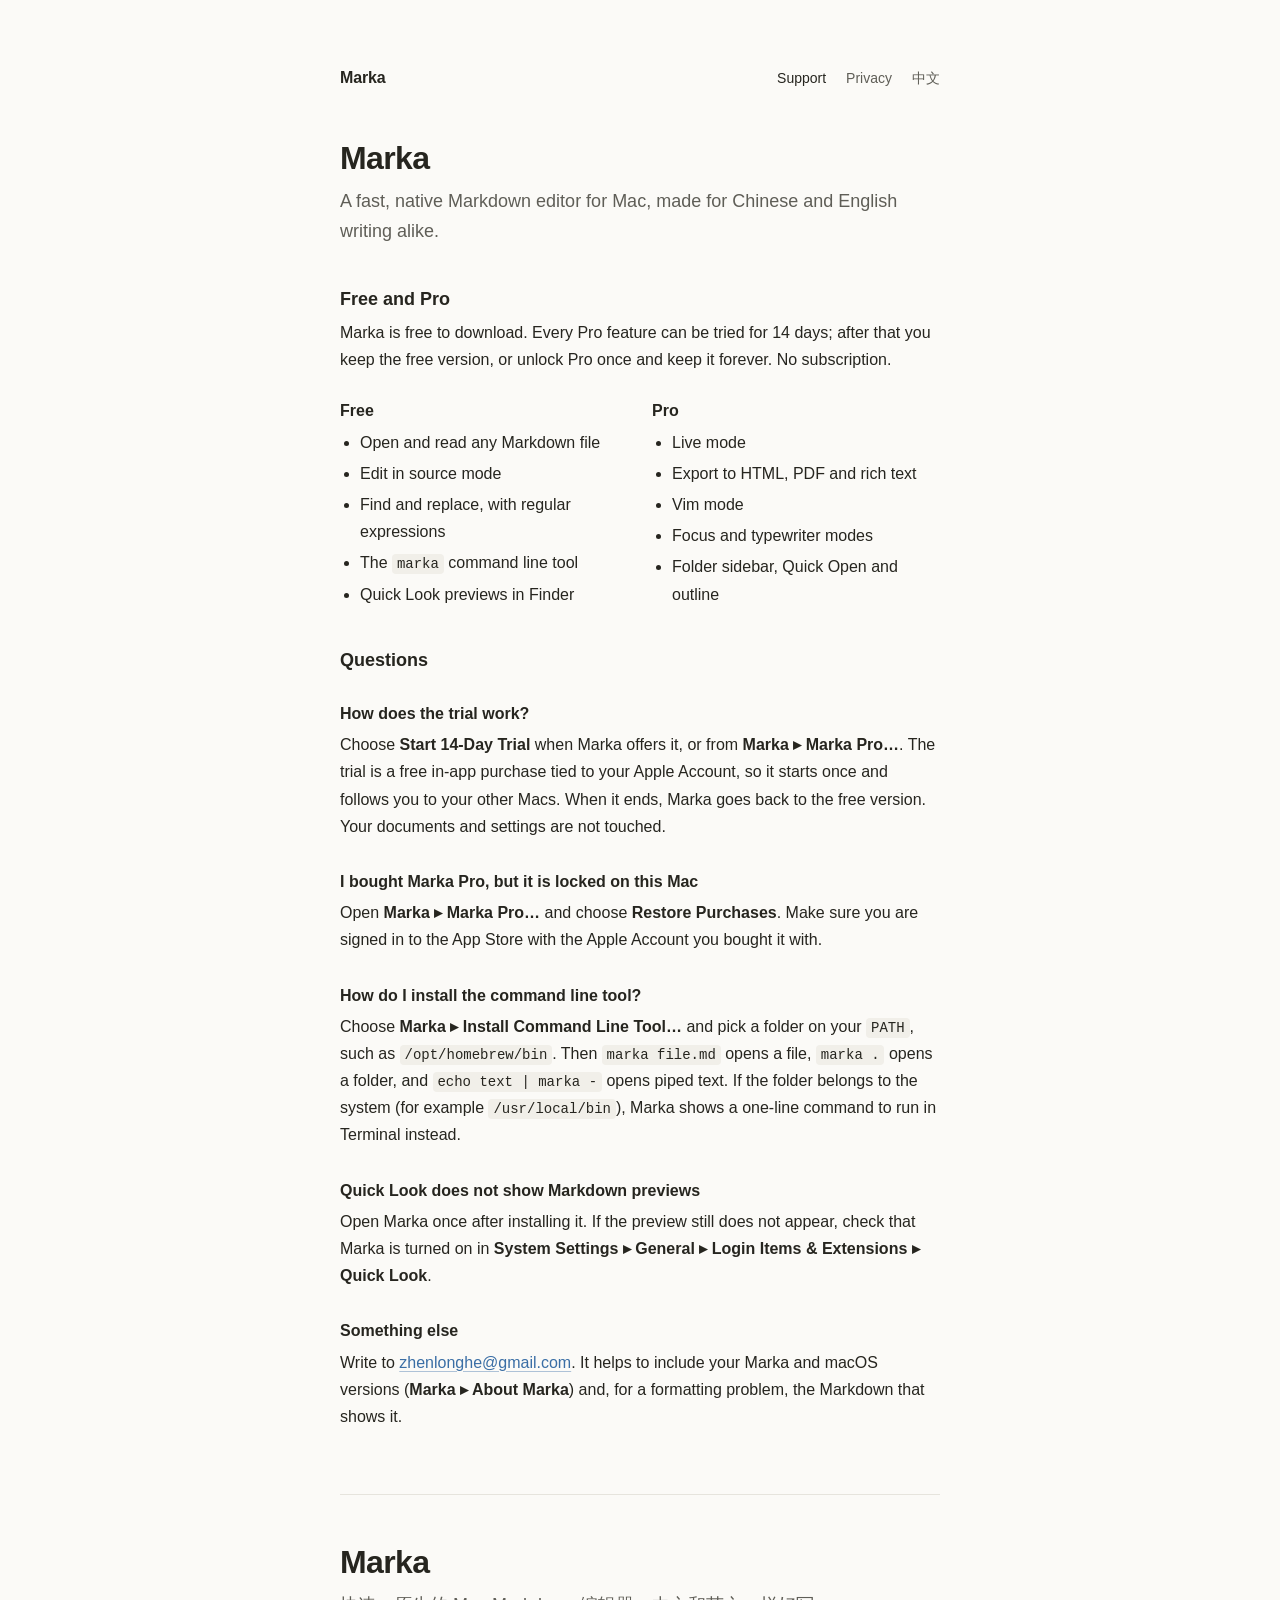
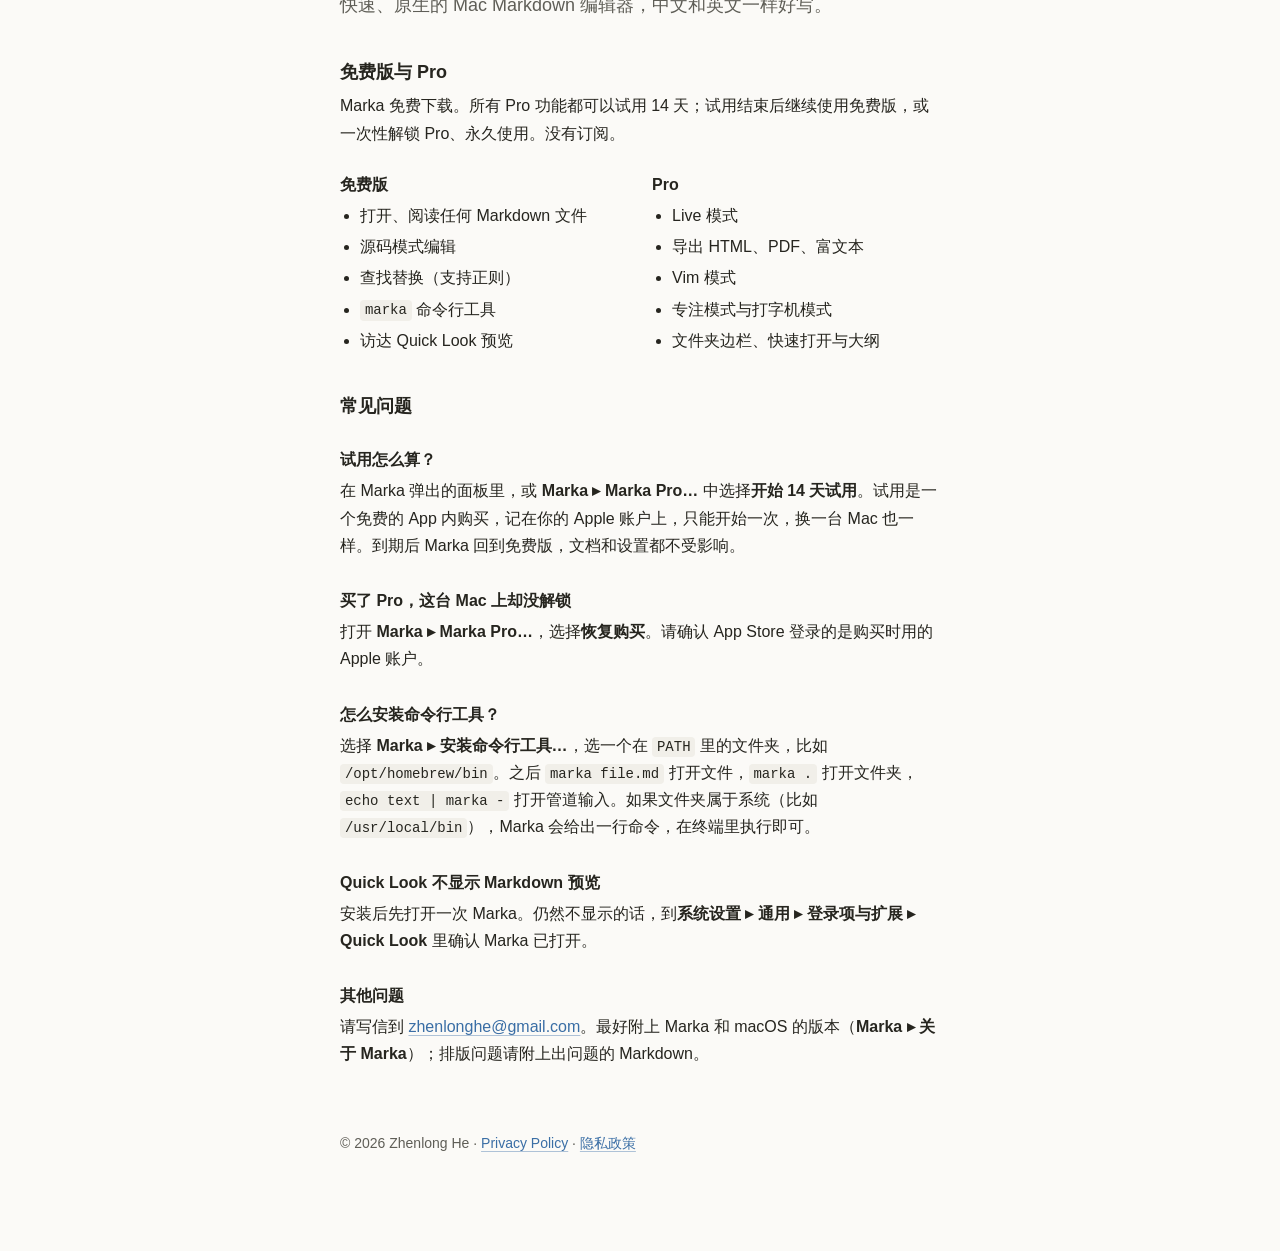
==== index.html @ 72e0ef9d "Support and privacy pages for Marka" ====
<!DOCTYPE html>
<html lang="en">
<head>
<meta charset="utf-8">
<meta name="viewport" content="width=device-width, initial-scale=1">
<title>Marka – Markdown Editor for Mac</title>
<meta name="description" content="Marka is a fast, native Markdown editor for macOS. Support, questions and contact.">
<link rel="stylesheet" href="style.css">
</head>
<body>
<header>
  <a class="home" href="./">Marka</a>
  <nav>
    <a href="./" aria-current="page">Support</a>
    <a href="privacy.html">Privacy</a>
    <a href="#zh" lang="zh-Hans">中文</a>
  </nav>
</header>

<main>
<h1>Marka</h1>
<p class="lede">A fast, native Markdown editor for Mac, made for Chinese and English writing alike.</p>

<h2>Free and Pro</h2>
<p>Marka is free to download. Every Pro feature can be tried for 14 days; after that you keep the free version, or unlock Pro once and keep it forever. No subscription.</p>
<div class="tiers">
  <div>
    <h3>Free</h3>
    <ul>
      <li>Open and read any Markdown file</li>
      <li>Edit in source mode</li>
      <li>Find and replace, with regular expressions</li>
      <li>The <code>marka</code> command line tool</li>
      <li>Quick Look previews in Finder</li>
    </ul>
  </div>
  <div>
    <h3>Pro</h3>
    <ul>
      <li>Live mode</li>
      <li>Export to HTML, PDF and rich text</li>
      <li>Vim mode</li>
      <li>Focus and typewriter modes</li>
      <li>Folder sidebar, Quick Open and outline</li>
    </ul>
  </div>
</div>

<h2>Questions</h2>

<h3>How does the trial work?</h3>
<p>Choose <strong>Start 14-Day Trial</strong> when Marka offers it, or from <strong>Marka ▸ Marka Pro…</strong>. The trial is a free in-app purchase tied to your Apple Account, so it starts once and follows you to your other Macs. When it ends, Marka goes back to the free version. Your documents and settings are not touched.</p>

<h3>I bought Marka Pro, but it is locked on this Mac</h3>
<p>Open <strong>Marka ▸ Marka Pro…</strong> and choose <strong>Restore Purchases</strong>. Make sure you are signed in to the App Store with the Apple Account you bought it with.</p>

<h3>How do I install the command line tool?</h3>
<p>Choose <strong>Marka ▸ Install Command Line Tool…</strong> and pick a folder on your <code>PATH</code>, such as <code>/opt/homebrew/bin</code>. Then <code>marka file.md</code> opens a file, <code>marka .</code> opens a folder, and <code>echo text | marka -</code> opens piped text. If the folder belongs to the system (for example <code>/usr/local/bin</code>), Marka shows a one-line command to run in Terminal instead.</p>

<h3>Quick Look does not show Markdown previews</h3>
<p>Open Marka once after installing it. If the preview still does not appear, check that Marka is turned on in <strong>System Settings ▸ General ▸ Login Items &amp; Extensions ▸ Quick Look</strong>.</p>

<h3>Something else</h3>
<p>Write to <a href="mailto:zhenlonghe@gmail.com?subject=Marka">zhenlonghe@gmail.com</a>. It helps to include your Marka and macOS versions (<strong>Marka ▸ About Marka</strong>) and, for a formatting problem, the Markdown that shows it.</p>
</main>

<hr>

<section id="zh" lang="zh-Hans">
<h1>Marka</h1>
<p class="lede">快速、原生的 Mac Markdown 编辑器，中文和英文一样好写。</p>

<h2>免费版与 Pro</h2>
<p>Marka 免费下载。所有 Pro 功能都可以试用 14 天；试用结束后继续使用免费版，或一次性解锁 Pro、永久使用。没有订阅。</p>
<div class="tiers">
  <div>
    <h3>免费版</h3>
    <ul>
      <li>打开、阅读任何 Markdown 文件</li>
      <li>源码模式编辑</li>
      <li>查找替换（支持正则）</li>
      <li><code>marka</code> 命令行工具</li>
      <li>访达 Quick Look 预览</li>
    </ul>
  </div>
  <div>
    <h3>Pro</h3>
    <ul>
      <li>Live 模式</li>
      <li>导出 HTML、PDF、富文本</li>
      <li>Vim 模式</li>
      <li>专注模式与打字机模式</li>
      <li>文件夹边栏、快速打开与大纲</li>
    </ul>
  </div>
</div>

<h2>常见问题</h2>

<h3>试用怎么算？</h3>
<p>在 Marka 弹出的面板里，或 <strong>Marka ▸ Marka Pro…</strong> 中选择<strong>开始 14 天试用</strong>。试用是一个免费的 App 内购买，记在你的 Apple 账户上，只能开始一次，换一台 Mac 也一样。到期后 Marka 回到免费版，文档和设置都不受影响。</p>

<h3>买了 Pro，这台 Mac 上却没解锁</h3>
<p>打开 <strong>Marka ▸ Marka Pro…</strong>，选择<strong>恢复购买</strong>。请确认 App Store 登录的是购买时用的 Apple 账户。</p>

<h3>怎么安装命令行工具？</h3>
<p>选择 <strong>Marka ▸ 安装命令行工具…</strong>，选一个在 <code>PATH</code> 里的文件夹，比如 <code>/opt/homebrew/bin</code>。之后 <code>marka file.md</code> 打开文件，<code>marka .</code> 打开文件夹，<code>echo text | marka -</code> 打开管道输入。如果文件夹属于系统（比如 <code>/usr/local/bin</code>），Marka 会给出一行命令，在终端里执行即可。</p>

<h3>Quick Look 不显示 Markdown 预览</h3>
<p>安装后先打开一次 Marka。仍然不显示的话，到<strong>系统设置 ▸ 通用 ▸ 登录项与扩展 ▸ Quick Look</strong> 里确认 Marka 已打开。</p>

<h3>其他问题</h3>
<p>请写信到 <a href="mailto:zhenlonghe@gmail.com?subject=Marka">zhenlonghe@gmail.com</a>。最好附上 Marka 和 macOS 的版本（<strong>Marka ▸ 关于 Marka</strong>）；排版问题请附上出问题的 Markdown。</p>
</section>

<footer>© 2026 Zhenlong He · <a href="privacy.html">Privacy Policy</a> · <a href="privacy.html#zh" lang="zh-Hans">隐私政策</a></footer>
</body>
</html>
---- style.css ----
:root {
  --bg: #FBFAF7; --text: #26251F; --muted: #5F5E57; --rule: #E6E4DD; --accent: #3A6EA5; --code-bg: #F1EFE9;
  color-scheme: light dark;
}
@media (prefers-color-scheme: dark) {
  :root { --bg: #1B1B1D; --text: #DAD8D2; --muted: #A3A199; --rule: #2C2C2F; --accent: #7AA7D8; --code-bg: #252528; }
}
* { box-sizing: border-box; }
html { background: var(--bg); color: var(--text); -webkit-text-size-adjust: 100%; }
body {
  margin: 0 auto; max-width: 40rem; padding: 4rem 1.25rem 6rem;
  font: 16px/1.7 -apple-system, BlinkMacSystemFont, "PingFang SC", "Helvetica Neue", sans-serif;
  text-autospace: normal;
}
::selection { background: color-mix(in srgb, var(--accent) 25%, transparent); }
header { display: flex; align-items: baseline; justify-content: space-between; gap: 1rem; margin-bottom: 3rem; }
header a.home { color: var(--text); font-weight: 600; text-decoration: none; letter-spacing: -0.01em; }
nav { display: flex; gap: 1.25rem; font-size: 0.875rem; }
nav a { color: var(--muted); text-decoration: none; }
nav a:hover, nav a[aria-current] { color: var(--text); }
h1 { font-size: 2rem; line-height: 1.2; letter-spacing: -0.02em; margin: 0 0 0.5rem; text-wrap: balance; }
h2 { font-size: 1.125rem; line-height: 1.35; margin: 2.5rem 0 0.5rem; }
h3 { font-size: 1rem; margin: 1.75rem 0 0.25rem; }
p, ul, dl { margin: 0 0 1rem; }
ul { padding-left: 1.25rem; }
li + li { margin-top: 0.25rem; }
.lede { font-size: 1.125rem; color: var(--muted); margin-bottom: 2rem; }
.meta { font-size: 0.875rem; color: var(--muted); }
a { color: var(--accent); text-underline-offset: 0.2em; text-decoration-color: color-mix(in srgb, var(--accent) 40%, transparent); }
a:hover { text-decoration-color: currentColor; }
a:focus-visible { outline: 2px solid var(--accent); outline-offset: 2px; border-radius: 2px; }
code, kbd { font: 0.875em/1 ui-monospace, "SF Mono", Menlo, monospace; background: var(--code-bg); padding: 0.15em 0.35em; border-radius: 4px; }
.tiers { display: grid; grid-template-columns: 1fr 1fr; gap: 1.5rem; margin: 1.5rem 0 1rem; }
.tiers h3 { margin-top: 0; }
.tiers ul { margin: 0; }
@media (max-width: 34rem) { .tiers { grid-template-columns: 1fr; } }
hr { border: 0; border-top: 1px solid var(--rule); margin: 4rem 0 3rem; }
footer { margin-top: 4rem; font-size: 0.875rem; color: var(--muted); }
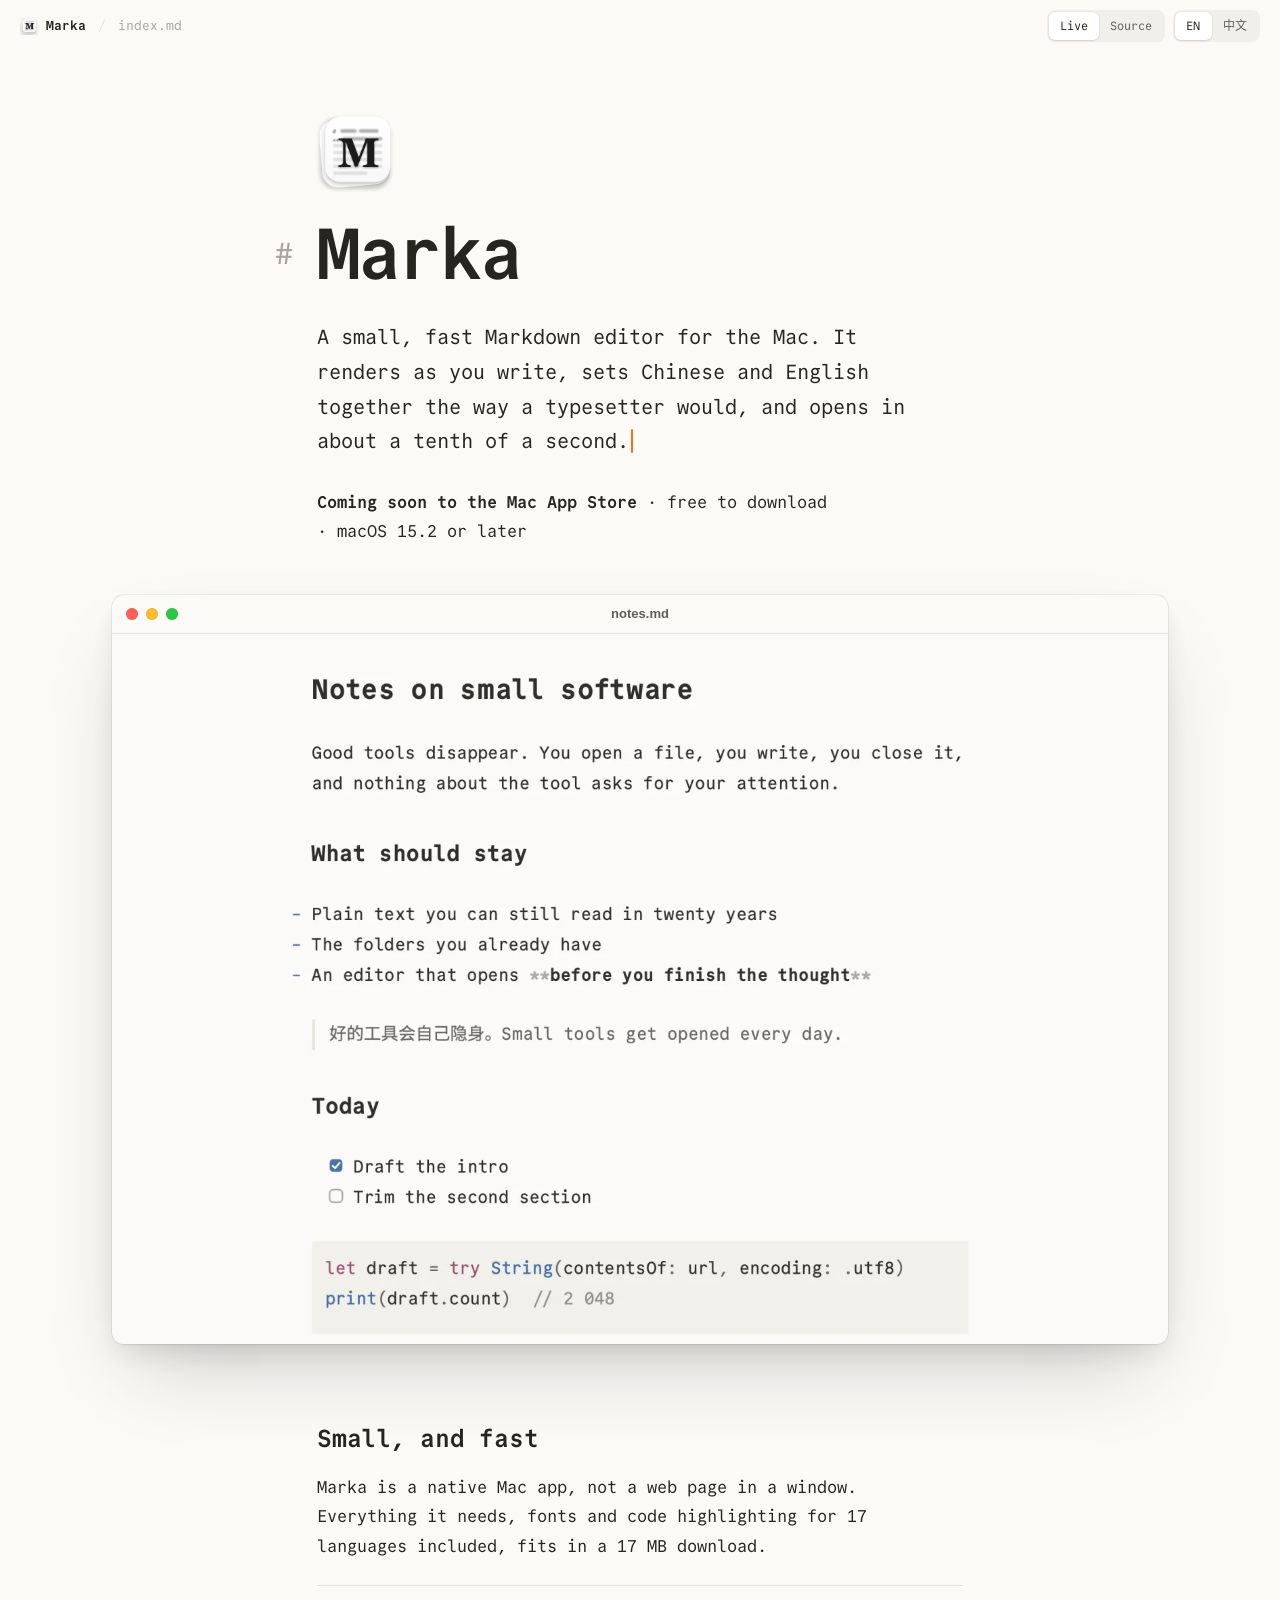
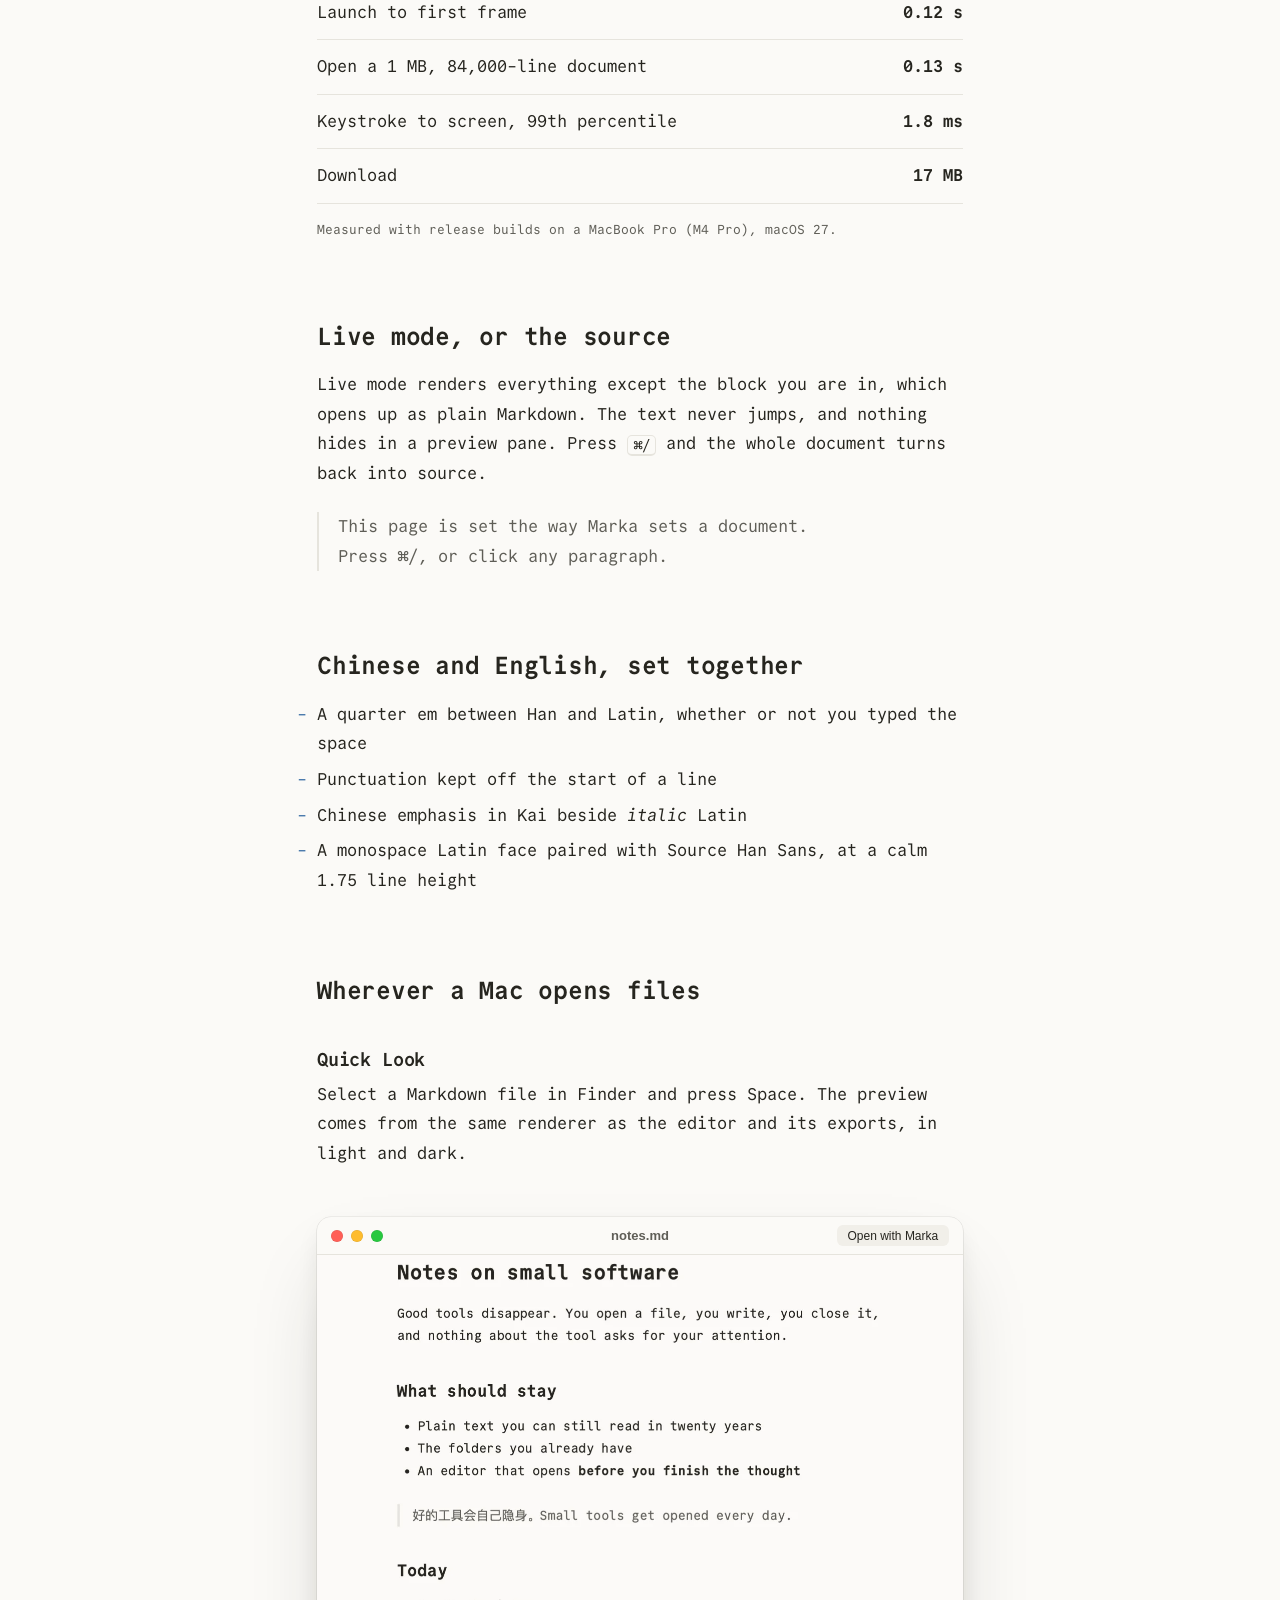
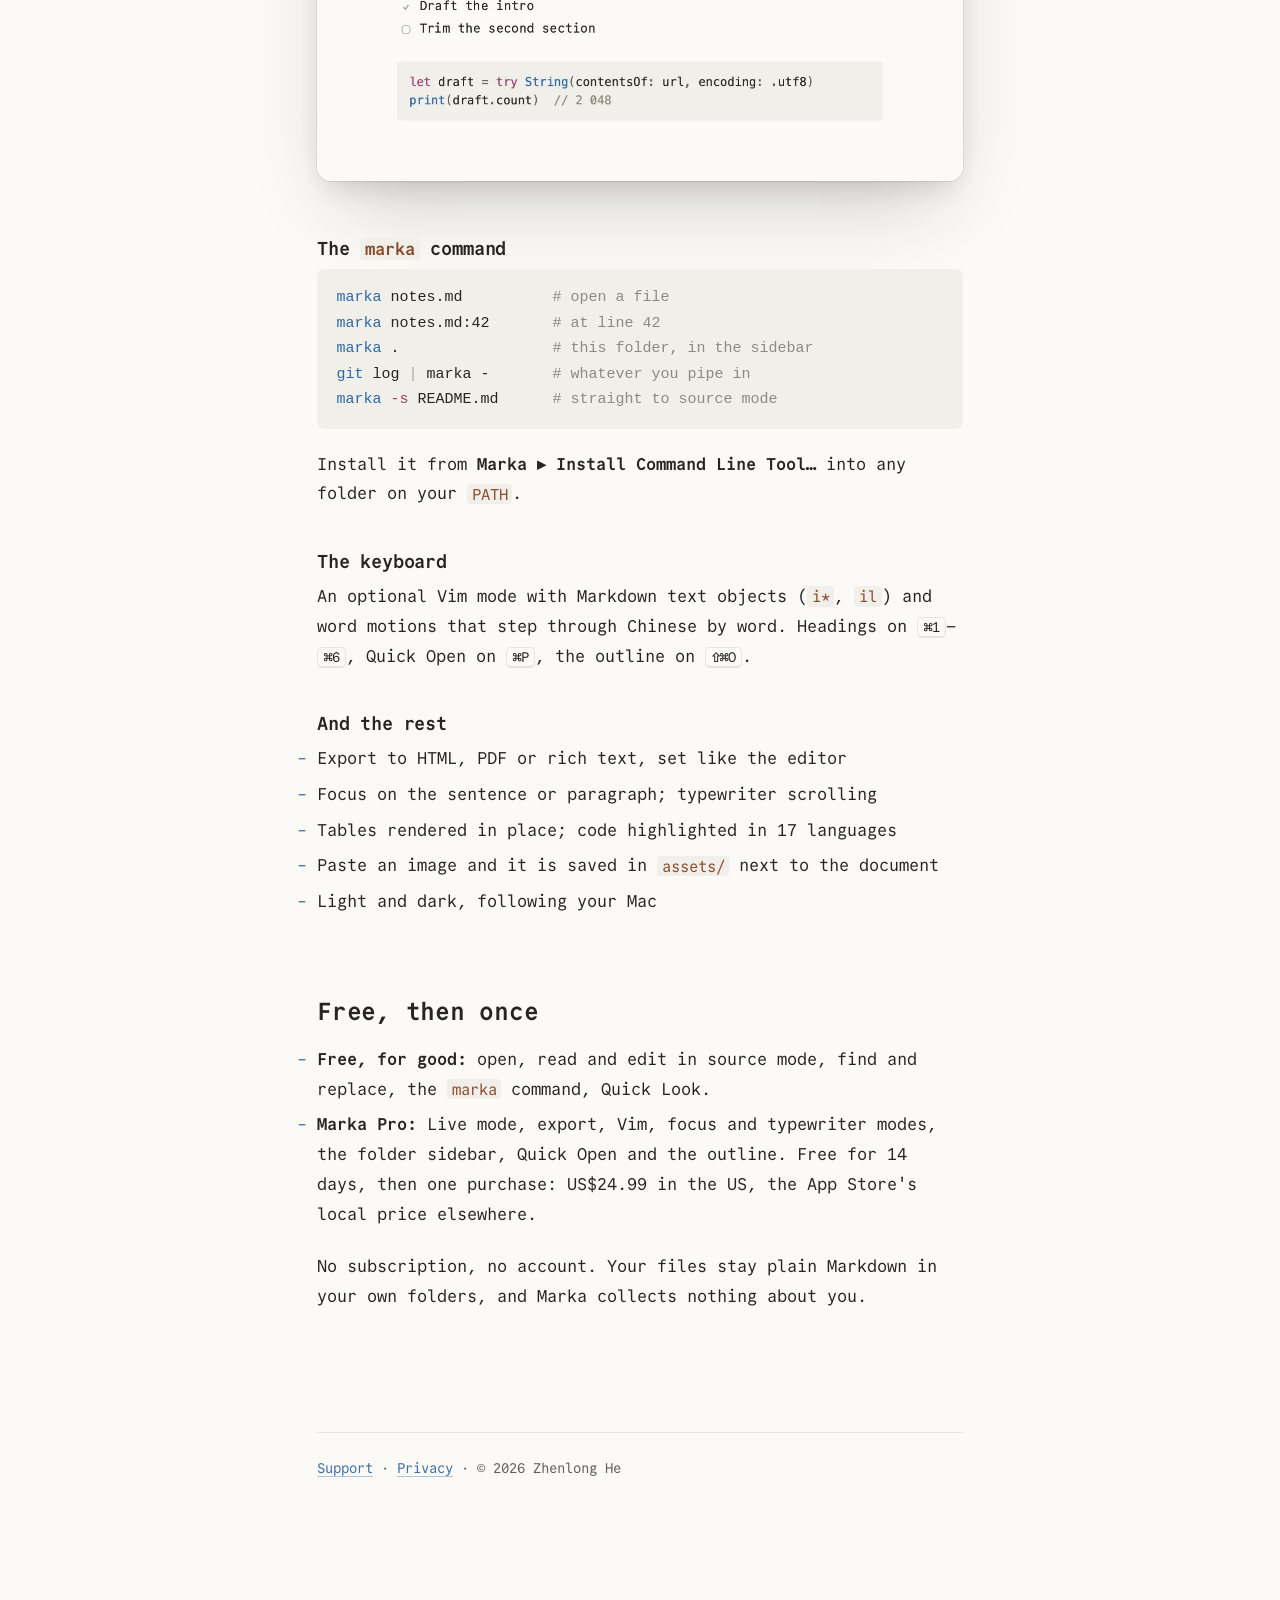
==== commit 22c187e1: "Landing page: Marka as a Marka document, EN/中文 toggle" ====
--- a/index.html
+++ b/index.html
@@ -1,118 +1,143 @@
 <!DOCTYPE html>
-<html lang="en">
+<html lang="en" data-mode="live">
 <head>
 <meta charset="utf-8">
 <meta name="viewport" content="width=device-width, initial-scale=1">
-<title>Marka – Markdown Editor for Mac</title>
-<meta name="description" content="Marka is a fast, native Markdown editor for macOS. Support, questions and contact.">
-<link rel="stylesheet" href="style.css">
+<title>Marka — a small, fast Markdown editor for Mac</title>
+<meta name="description" content="Marka renders Markdown as you write, sets Chinese and English together, and opens in about a tenth of a second. Native, 17 MB, no subscription.">
+<meta name="color-scheme" content="light dark">
+<meta name="theme-color" content="#FBFAF7" media="(prefers-color-scheme: light)">
+<meta name="theme-color" content="#1B1B1D" media="(prefers-color-scheme: dark)">
+<meta property="og:title" content="Marka — a small, fast Markdown editor for Mac">
+<meta property="og:description" content="Marka renders Markdown as you write, sets Chinese and English together, and opens in about a tenth of a second. Native, 17 MB, no subscription.">
+<meta property="og:image" content="https://zhenlonghe.github.io/marka/icon.png">
+<link rel="icon" href="favicon.png" type="image/png">
+<link rel="apple-touch-icon" href="icon.png">
+<link rel="preload" href="fonts/CommitMono-400.woff2" as="font" type="font/woff2" crossorigin>
+<link rel="stylesheet" href="site.css">
+<script>
+  // Before first paint: the visitor's language, so the other one never flashes.
+  (function () {
+    var lang;
+    try { lang = localStorage.getItem("marka.lang"); } catch (e) {}
+    var query = /[?&]lang=(en|zh)/.exec(location.search);
+    if (query) lang = query[1];
+    if (!lang) lang = /^zh/i.test((navigator.languages || [navigator.language])[0] || "") ? "zh" : "en";
+    document.documentElement.dataset.lang = lang;
+    document.documentElement.lang = lang === "zh" ? "zh-Hans" : "en";
+  })();
+</script>
 </head>
 <body>
-<header>
-  <a class="home" href="./">Marka</a>
-  <nav>
-    <a href="./" aria-current="page">Support</a>
-    <a href="privacy.html">Privacy</a>
-    <a href="#zh" lang="zh-Hans">中文</a>
-  </nav>
+<!--
+THESIS: The page is a Marka document in Live mode; ⌘/ turns the whole page back into its Markdown. Refuses the hero-screenshot-plus-feature-grid.
+OWN-WORLD: Marka's own editor: paper #FBFAF7 / ink #26251F (dark #1B1B1D / #DAD8D2), markup grey #A8A69E, accent #3A6EA5, orange caret #F2701A; Commit Mono with Noto Sans SC at 17/1.75 on a 38em measure; syntax hanging in the gutter; macOS window and Quick Look frames around real renders.
+STORY: A writer sees what Marka is (small, fast, native, bilingual typesetting), proves Live mode on the page itself, sees Finder and terminal fit, reads the honest price.
+FIRST VIEWPORT: Icon, "# Marka" large, the one-sentence pitch ending in a blinking caret, the App Store line, then the real editor window rising into view; top right: Live/Source and EN/中文; bottom right: the word-count status bar.
+FORM: Candidate 1 of 7 on the ordered list ("this page is a Marka document"); seed adb9ee64.
+FINISH: unreviewed and undocumented is unfinished; this build ends with the finish review, the verdict, DESIGN.md, and every shipping raster carrying its provenance
+-->
+<header class="chrome">
+  <a class="home" href="./"><img src="favicon.png" alt="" width="18" height="18"><span>Marka</span></a>
+  <span class="file">index.md</span>
+  <div class="controls">
+    <div class="segmented" role="group" aria-label="View" data-label-en="View" data-label-zh="视图">
+      <button type="button" data-mode="live" aria-pressed="true">Live</button>
+      <button type="button" data-mode="source" aria-pressed="false" data-en="Source" data-zh="源码">Source</button>
+    </div>
+    <div class="segmented" role="group" aria-label="Language">
+      <button type="button" data-set-lang="en" lang="en" aria-pressed="true">EN</button>
+      <button type="button" data-set-lang="zh" lang="zh-Hans" aria-pressed="false">中文</button>
+    </div>
+  </div>
 </header>
 
-<main>
-<h1>Marka</h1>
-<p class="lede">A fast, native Markdown editor for Mac, made for Chinese and English writing alike.</p>
-
-<h2>Free and Pro</h2>
-<p>Marka is free to download. Every Pro feature can be tried for 14 days; after that you keep the free version, or unlock Pro once and keep it forever. No subscription.</p>
-<div class="tiers">
-  <div>
-    <h3>Free</h3>
-    <ul>
-      <li>Open and read any Markdown file</li>
-      <li>Edit in source mode</li>
-      <li>Find and replace, with regular expressions</li>
-      <li>The <code>marka</code> command line tool</li>
-      <li>Quick Look previews in Finder</li>
-    </ul>
-  </div>
-  <div>
-    <h3>Pro</h3>
-    <ul>
-      <li>Live mode</li>
-      <li>Export to HTML, PDF and rich text</li>
-      <li>Vim mode</li>
-      <li>Focus and typewriter modes</li>
-      <li>Folder sidebar, Quick Open and outline</li>
-    </ul>
-  </div>
-</div>
-
-<h2>Questions</h2>
-
-<h3>How does the trial work?</h3>
-<p>Choose <strong>Start 14-Day Trial</strong> when Marka offers it, or from <strong>Marka ▸ Marka Pro…</strong>. The trial is a free in-app purchase tied to your Apple Account, so it starts once and follows you to your other Macs. When it ends, Marka goes back to the free version. Your documents and settings are not touched.</p>
-
-<h3>I bought Marka Pro, but it is locked on this Mac</h3>
-<p>Open <strong>Marka ▸ Marka Pro…</strong> and choose <strong>Restore Purchases</strong>. Make sure you are signed in to the App Store with the Apple Account you bought it with.</p>
-
-<h3>How do I install the command line tool?</h3>
-<p>Choose <strong>Marka ▸ Install Command Line Tool…</strong> and pick a folder on your <code>PATH</code>, such as <code>/opt/homebrew/bin</code>. Then <code>marka file.md</code> opens a file, <code>marka .</code> opens a folder, and <code>echo text | marka -</code> opens piped text. If the folder belongs to the system (for example <code>/usr/local/bin</code>), Marka shows a one-line command to run in Terminal instead.</p>
-
-<h3>Quick Look does not show Markdown previews</h3>
-<p>Open Marka once after installing it. If the preview still does not appear, check that Marka is turned on in <strong>System Settings ▸ General ▸ Login Items &amp; Extensions ▸ Quick Look</strong>.</p>
-
-<h3>Something else</h3>
-<p>Write to <a href="mailto:zhenlonghe@gmail.com?subject=Marka">zhenlonghe@gmail.com</a>. It helps to include your Marka and macOS versions (<strong>Marka ▸ About Marka</strong>) and, for a formatting problem, the Markdown that shows it.</p>
+<main id="document">
+<article lang="en" data-lang="en" data-title="Marka — a small, fast Markdown editor for Mac" data-description="Marka renders Markdown as you write, sets Chinese and English together, and opens in about a tenth of a second. Native, 17 MB, no subscription.">
+<div class="block image"><p class="src"><span class="m">![Marka app icon](icon.png)</span></p><figure class="icon"><img src="icon.png" alt="Marka app icon" width="128" height="128"></figure></div>
+<h1 class="block" id="marka"><span class="m hang"># </span>Marka</h1>
+<p class="block">A small, fast Markdown editor for the Mac. It renders as you write, sets Chinese and English together the way a typesetter would, and opens in about a tenth of a second.<span class="caret" aria-hidden="true"></span></p>
+<p class="block"><strong><span class="m">**</span>Coming soon to the Mac App Store<span class="m">**</span></strong> · free to download · macOS 15.2 or later</p>
+<div class="block image"><p class="src"><span class="m">![Marka in Live mode, editing notes.md](shots/editor-en.webp)</span></p><figure class="window"><div class="bar"><span class="lights" aria-hidden="true"><i></i><i></i><i></i></span><span class="name">notes.md</span></div><picture><source srcset="shots/editor-en-dark.webp" media="(prefers-color-scheme: dark)"><img src="shots/editor-en-light.webp" alt="Marka in Live mode, editing notes.md" width="1560" height="1050" loading="lazy" decoding="async"></picture></figure></div>
+<h2 class="block" id="small-and-fast"><span class="m hang">## </span>Small, and fast</h2>
+<p class="block">Marka is a native Mac app, not a web page in a window. Everything it needs, fonts and code highlighting for 17 languages included, fits in a 17 MB download.</p>
+<div class="block table"><table><thead><tr><th style="text-align:left"></th><th style="text-align:right"></th></tr></thead><tbody><tr><td style="text-align:left">Launch to first frame</td><td style="text-align:right">0.12 s</td></tr><tr><td style="text-align:left">Open a 1 MB, 84,000-line document</td><td style="text-align:right">0.13 s</td></tr><tr><td style="text-align:left">Keystroke to screen, 99th percentile</td><td style="text-align:right">1.8 ms</td></tr><tr><td style="text-align:left">Download</td><td style="text-align:right">17 MB</td></tr></tbody></table><pre class="src m">| | |
+|---|---:|
+| Launch to first frame | 0.12 s |
+| Open a 1 MB, 84,000-line document | 0.13 s |
+| Keystroke to screen, 99th percentile | 1.8 ms |
+| Download | 17 MB |</pre></div>
+<p class="block note">Measured with release builds on a MacBook Pro (M4 Pro), macOS 27.</p>
+<h2 class="block" id="live-mode-or-the-source"><span class="m hang">## </span>Live mode, or the source</h2>
+<p class="block">Live mode renders everything except the block you are in, which opens up as plain Markdown. The text never jumps, and nothing hides in a preview pane. Press <kbd>⌘/</kbd> and the whole document turns back into source.</p>
+<blockquote class="block"><p><span class="m hang">&gt; </span>This page is set the way Marka sets a document.<br><span class="m hang">&gt; </span>Press ⌘/, or click any paragraph.</p></blockquote>
+<h2 class="block" id="chinese-and-english-set-together"><span class="m hang">## </span>Chinese and English, set together</h2>
+<ul class="block"><li><span class="m hang bullet">- </span>A quarter em between Han and Latin, whether or not you typed the space</li><li><span class="m hang bullet">- </span>Punctuation kept off the start of a line</li><li><span class="m hang bullet">- </span>Chinese emphasis in Kai beside <em><span class="m">*</span>italic<span class="m">*</span></em> Latin</li><li><span class="m hang bullet">- </span>A monospace Latin face paired with Source Han Sans, at a calm 1.75 line height</li></ul>
+<h2 class="block" id="wherever-a-mac-opens-files"><span class="m hang">## </span>Wherever a Mac opens files</h2>
+<h3 class="block" id="quick-look"><span class="m hang">### </span>Quick Look</h3>
+<p class="block">Select a Markdown file in Finder and press Space. The preview comes from the same renderer as the editor and its exports, in light and dark.</p>
+<div class="block image"><p class="src"><span class="m">![Quick Look preview of notes.md in Finder](shots/quicklook-en.webp)</span></p><figure class="quicklook"><div class="bar"><span class="lights" aria-hidden="true"><i></i><i></i><i></i></span><span class="name">notes.md</span><span class="open" aria-hidden="true">Marka</span></div><picture><source srcset="shots/quicklook-en-dark.webp" media="(prefers-color-scheme: dark)"><img src="shots/quicklook-en-light.webp" alt="Quick Look preview of notes.md in Finder" width="1290" height="1050" loading="lazy" decoding="async"></picture></figure></div>
+<h3 class="block" id="the-marka-command"><span class="m hang">### </span>The <code><span class="m">`</span>marka<span class="m">`</span></code> command</h3>
+<div class="block code"><span class="m fence">```sh</span><pre><code><span class="t-fn">marka</span> notes.md        <span class="t-com">  # open a file</span>
+<span class="t-fn">marka</span> notes.md:42     <span class="t-com">  # at line 42</span>
+<span class="t-fn">marka</span> .               <span class="t-com">  # this folder, in the sidebar</span>
+<span class="t-fn">git</span> log <span class="t-op">|</span> marka -     <span class="t-com">  # whatever you pipe in</span>
+<span class="t-fn">marka</span> <span class="t-kw">-s</span> README.md    <span class="t-com">  # straight to source mode</span></code></pre><span class="m fence">```</span></div>
+<p class="block">Install it from <strong><span class="m">**</span>Marka ▸ Install Command Line Tool…<span class="m">**</span></strong> into any folder on your <code><span class="m">`</span>PATH<span class="m">`</span></code>.</p>
+<h3 class="block" id="the-keyboard"><span class="m hang">### </span>The keyboard</h3>
+<p class="block">An optional Vim mode with Markdown text objects (<code><span class="m">`</span>i*<span class="m">`</span></code>, <code><span class="m">`</span>il<span class="m">`</span></code>) and word motions that step through Chinese by word. Headings on <kbd>⌘1</kbd>–<kbd>⌘6</kbd>, Quick Open on <kbd>⌘P</kbd>, the outline on <kbd>⇧⌘O</kbd>.</p>
+<h3 class="block" id="and-the-rest"><span class="m hang">### </span>And the rest</h3>
+<ul class="block"><li><span class="m hang bullet">- </span>Export to HTML, PDF or rich text, set like the editor</li><li><span class="m hang bullet">- </span>Focus on the sentence or paragraph; typewriter scrolling</li><li><span class="m hang bullet">- </span>Tables rendered in place; code highlighted in 17 languages</li><li><span class="m hang bullet">- </span>Paste an image and it is saved in <code><span class="m">`</span>assets/<span class="m">`</span></code> next to the document</li><li><span class="m hang bullet">- </span>Light and dark, following your Mac</li></ul>
+<h2 class="block" id="free-then-once"><span class="m hang">## </span>Free, then once</h2>
+<ul class="block"><li><span class="m hang bullet">- </span><strong><span class="m">**</span>Free, for good:<span class="m">**</span></strong> open, read and edit in source mode, find and replace, the <code><span class="m">`</span>marka<span class="m">`</span></code> command, Quick Look.</li><li><span class="m hang bullet">- </span><strong><span class="m">**</span>Marka Pro:<span class="m">**</span></strong> Live mode, export, Vim, focus and typewriter modes, the folder sidebar, Quick Open and the outline. Free for 14 days, then one purchase: US$24.99 in the US, the App Store's local price elsewhere.</li></ul>
+<p class="block">No subscription, no account. Your files stay plain Markdown in your own folders, and Marka collects nothing about you.</p>
+<div class="block rule"><span class="m">---</span><hr></div>
+<p class="block"><a href="support.html"><span class="m">[</span>Support<span class="m">](support.html)</span></a> · <a href="privacy.html"><span class="m">[</span>Privacy<span class="m">](privacy.html)</span></a> · © 2026 Zhenlong He</p>
+</article>
+<article lang="zh-Hans" data-lang="zh" data-title="Marka — 小而快的 Mac Markdown 编辑器" data-description="Marka 边写边渲染 Markdown，像排字师傅一样处理中英混排，打开只要约 0.1 秒。原生应用，17 MB，没有订阅。">
+<div class="block image"><p class="src"><span class="m">![Marka 应用图标](icon.png)</span></p><figure class="icon"><img src="icon.png" alt="Marka 应用图标" width="128" height="128"></figure></div>
+<h1 class="block" id="marka"><span class="m hang"># </span>Marka</h1>
+<p class="block">小而快的 Mac Markdown 编辑器。边写边渲染，像排字师傅一样处理中英混排，打开只要十分之一秒左右。<span class="caret" aria-hidden="true"></span></p>
+<p class="block"><strong><span class="m">**</span>即将登陆 Mac App Store<span class="m">**</span></strong> · 免费下载 · macOS 15.2 或更新版本</p>
+<div class="block image"><p class="src"><span class="m">![Marka 的 Live 模式，正在编辑 notes.md](shots/editor-zh.webp)</span></p><figure class="window"><div class="bar"><span class="lights" aria-hidden="true"><i></i><i></i><i></i></span><span class="name">notes.md</span></div><picture><source srcset="shots/editor-zh-dark.webp" media="(prefers-color-scheme: dark)"><img src="shots/editor-zh-light.webp" alt="Marka 的 Live 模式，正在编辑 notes.md" width="1560" height="1050" loading="lazy" decoding="async"></picture></figure></div>
+<h2 class="block" id="小-而且快"><span class="m hang">## </span>小，而且快</h2>
+<p class="block">Marka 是原生 Mac 应用，不是套在窗口里的网页。字体、17 种语言的代码高亮全都算上，下载只有 17 MB。</p>
+<div class="block table"><table><thead><tr><th style="text-align:left"></th><th style="text-align:right"></th></tr></thead><tbody><tr><td style="text-align:left">启动到第一帧</td><td style="text-align:right">0.12 秒</td></tr><tr><td style="text-align:left">打开 1 MB、8.4 万行的文档</td><td style="text-align:right">0.13 秒</td></tr><tr><td style="text-align:left">按键到上屏（99 分位）</td><td style="text-align:right">1.8 毫秒</td></tr><tr><td style="text-align:left">下载大小</td><td style="text-align:right">17 MB</td></tr></tbody></table><pre class="src m">| | |
+|---|---:|
+| 启动到第一帧 | 0.12 秒 |
+| 打开 1 MB、8.4 万行的文档 | 0.13 秒 |
+| 按键到上屏（99 分位） | 1.8 毫秒 |
+| 下载大小 | 17 MB |</pre></div>
+<p class="block note">使用正式版构建，在 MacBook Pro（M4 Pro）、macOS 27 上实测。</p>
+<h2 class="block" id="live-模式-或者源码"><span class="m hang">## </span>Live 模式，或者源码</h2>
+<p class="block">Live 模式渲染光标所在块以外的一切，光标所在的块展开成 Markdown 源码。文字不会跳动，也没有另开一栏预览。按 <kbd>⌘/</kbd>，整篇文档立刻变回源码。</p>
+<blockquote class="block"><p><span class="m hang">&gt; </span>这一页就是按 Marka 排文档的方式排的。<br><span class="m hang">&gt; </span>按 ⌘/ 试试，或者点一下任意段落。</p></blockquote>
+<h2 class="block" id="中文和英文-排在一起"><span class="m hang">## </span>中文和英文，排在一起</h2>
+<ul class="block"><li><span class="m hang bullet">- </span>汉字与西文之间留四分之一个字宽，不管你有没有手打空格</li><li><span class="m hang bullet">- </span>标点不会出现在行首</li><li><span class="m hang bullet">- </span>中文强调用楷体，西文用<em><span class="m">*</span>斜体<span class="m">*</span></em></li><li><span class="m hang bullet">- </span>等宽西文字体配思源黑体，1.75 倍行距，读起来不累</li></ul>
+<h2 class="block" id="mac-上打开文件的地方-都有它"><span class="m hang">## </span>Mac 上打开文件的地方，都有它</h2>
+<h3 class="block" id="quick-look"><span class="m hang">### </span>Quick Look</h3>
+<p class="block">在访达里选中 Markdown 文件，按空格。预览和编辑器、导出用的是同一套渲染器，明暗模式都支持。</p>
+<div class="block image"><p class="src"><span class="m">![访达里 notes.md 的 Quick Look 预览](shots/quicklook-zh.webp)</span></p><figure class="quicklook"><div class="bar"><span class="lights" aria-hidden="true"><i></i><i></i><i></i></span><span class="name">notes.md</span><span class="open" aria-hidden="true">Marka</span></div><picture><source srcset="shots/quicklook-zh-dark.webp" media="(prefers-color-scheme: dark)"><img src="shots/quicklook-zh-light.webp" alt="访达里 notes.md 的 Quick Look 预览" width="1290" height="1050" loading="lazy" decoding="async"></picture></figure></div>
+<h3 class="block" id="marka-命令"><span class="m hang">### </span><code><span class="m">`</span>marka<span class="m">`</span></code> 命令</h3>
+<div class="block code"><span class="m fence">```sh</span><pre><code><span class="t-fn">marka</span> notes.md        <span class="t-com">  # 打开文件</span>
+<span class="t-fn">marka</span> notes.md:42     <span class="t-com">  # 跳到第 42 行</span>
+<span class="t-fn">marka</span> .               <span class="t-com">  # 在边栏打开当前文件夹</span>
+<span class="t-fn">git</span> log <span class="t-op">|</span> marka -     <span class="t-com">  # 打开管道输入</span>
+<span class="t-fn">marka</span> <span class="t-kw">-s</span> README.md    <span class="t-com">  # 直接进源码模式</span></code></pre><span class="m fence">```</span></div>
+<p class="block">在 <strong><span class="m">**</span>Marka ▸ 安装命令行工具…<span class="m">**</span></strong> 里选一个 <code><span class="m">`</span>PATH<span class="m">`</span></code> 中的文件夹即可。</p>
+<h3 class="block" id="键盘"><span class="m hang">### </span>键盘</h3>
+<p class="block">可选的 Vim 模式，带 Markdown 专用的文本对象（<code><span class="m">`</span>i*<span class="m">`</span></code>、<code><span class="m">`</span>il<span class="m">`</span></code>），<code><span class="m">`</span>w<span class="m">`</span></code>、<code><span class="m">`</span>b<span class="m">`</span></code> 能按词在中文里移动。<kbd>⌘1</kbd>–<kbd>⌘6</kbd> 设标题，<kbd>⌘P</kbd> 快速打开，<kbd>⇧⌘O</kbd> 看大纲。</p>
+<h3 class="block" id="还有"><span class="m hang">### </span>还有</h3>
+<ul class="block"><li><span class="m hang bullet">- </span>导出 HTML、PDF、富文本，排版和编辑器一致</li><li><span class="m hang bullet">- </span>专注当前句或当前段，打字机滚动</li><li><span class="m hang bullet">- </span>表格原地渲染，代码高亮支持 17 种语言</li><li><span class="m hang bullet">- </span>粘贴图片，自动存到文档旁的 <code><span class="m">`</span>assets/<span class="m">`</span></code></li><li><span class="m hang bullet">- </span>明暗模式跟随系统</li></ul>
+<h2 class="block" id="先免费-再一次买断"><span class="m hang">## </span>先免费，再一次买断</h2>
+<ul class="block"><li><span class="m hang bullet">- </span><strong><span class="m">**</span>永久免费：<span class="m">**</span></strong>打开、阅读、源码模式编辑、查找替换、<code><span class="m">`</span>marka<span class="m">`</span></code> 命令、Quick Look。</li><li><span class="m hang bullet">- </span><strong><span class="m">**</span>Marka Pro：<span class="m">**</span></strong>Live 模式、导出、Vim、专注与打字机模式、文件夹边栏、快速打开与大纲。免费试用 14 天，之后一次买断（美区 US$24.99，其他地区以 App Store 标价为准）。</li></ul>
+<p class="block">没有订阅，不用注册。文件始终是你自己文件夹里的纯 Markdown，Marka 不收集任何关于你的信息。</p>
+<div class="block rule"><span class="m">---</span><hr></div>
+<p class="block"><a href="support.html"><span class="m">[</span>支持<span class="m">](support.html)</span></a> · <a href="privacy.html"><span class="m">[</span>隐私<span class="m">](privacy.html)</span></a> · © 2026 Zhenlong He</p>
+</article>
 </main>
 
-<hr>
-
-<section id="zh" lang="zh-Hans">
-<h1>Marka</h1>
-<p class="lede">快速、原生的 Mac Markdown 编辑器，中文和英文一样好写。</p>
-
-<h2>免费版与 Pro</h2>
-<p>Marka 免费下载。所有 Pro 功能都可以试用 14 天；试用结束后继续使用免费版，或一次性解锁 Pro、永久使用。没有订阅。</p>
-<div class="tiers">
-  <div>
-    <h3>免费版</h3>
-    <ul>
-      <li>打开、阅读任何 Markdown 文件</li>
-      <li>源码模式编辑</li>
-      <li>查找替换（支持正则）</li>
-      <li><code>marka</code> 命令行工具</li>
-      <li>访达 Quick Look 预览</li>
-    </ul>
-  </div>
-  <div>
-    <h3>Pro</h3>
-    <ul>
-      <li>Live 模式</li>
-      <li>导出 HTML、PDF、富文本</li>
-      <li>Vim 模式</li>
-      <li>专注模式与打字机模式</li>
-      <li>文件夹边栏、快速打开与大纲</li>
-    </ul>
-  </div>
-</div>
-
-<h2>常见问题</h2>
-
-<h3>试用怎么算？</h3>
-<p>在 Marka 弹出的面板里，或 <strong>Marka ▸ Marka Pro…</strong> 中选择<strong>开始 14 天试用</strong>。试用是一个免费的 App 内购买，记在你的 Apple 账户上，只能开始一次，换一台 Mac 也一样。到期后 Marka 回到免费版，文档和设置都不受影响。</p>
-
-<h3>买了 Pro，这台 Mac 上却没解锁</h3>
-<p>打开 <strong>Marka ▸ Marka Pro…</strong>，选择<strong>恢复购买</strong>。请确认 App Store 登录的是购买时用的 Apple 账户。</p>
-
-<h3>怎么安装命令行工具？</h3>
-<p>选择 <strong>Marka ▸ 安装命令行工具…</strong>，选一个在 <code>PATH</code> 里的文件夹，比如 <code>/opt/homebrew/bin</code>。之后 <code>marka file.md</code> 打开文件，<code>marka .</code> 打开文件夹，<code>echo text | marka -</code> 打开管道输入。如果文件夹属于系统（比如 <code>/usr/local/bin</code>），Marka 会给出一行命令，在终端里执行即可。</p>
-
-<h3>Quick Look 不显示 Markdown 预览</h3>
-<p>安装后先打开一次 Marka。仍然不显示的话，到<strong>系统设置 ▸ 通用 ▸ 登录项与扩展 ▸ Quick Look</strong> 里确认 Marka 已打开。</p>
-
-<h3>其他问题</h3>
-<p>请写信到 <a href="mailto:zhenlonghe@gmail.com?subject=Marka">zhenlonghe@gmail.com</a>。最好附上 Marka 和 macOS 的版本（<strong>Marka ▸ 关于 Marka</strong>）；排版问题请附上出问题的 Markdown。</p>
-</section>
-
-<footer>© 2026 Zhenlong He · <a href="privacy.html">Privacy Policy</a> · <a href="privacy.html#zh" lang="zh-Hans">隐私政策</a></footer>
+<footer class="status" aria-live="off"><span class="mode"></span><span class="count"></span></footer>
+<script src="site.js" defer></script>
 </body>
 </html>
--- a/site.css
+++ b/site.css
@@ -0,0 +1,222 @@
+/* Marka's own editor, on the web: the same paper, ink, faces, measure and syntax behaviour.
+   html[data-mode] is Live or source; html[data-lang] picks the article. */
+
+@font-face { font-family: "Commit Mono"; src: url(fonts/CommitMono-400.woff2) format("woff2"); font-weight: 400; font-style: normal; font-display: swap; }
+@font-face { font-family: "Commit Mono"; src: url(fonts/CommitMono-400-italic.woff2) format("woff2"); font-weight: 400; font-style: italic; font-display: swap; }
+@font-face { font-family: "Commit Mono"; src: url(fonts/CommitMono-700.woff2) format("woff2"); font-weight: 700; font-style: normal; font-display: swap; }
+@font-face { font-family: "Marka Han"; src: url(fonts/NotoSansSC-Regular.woff2) format("woff2"); font-weight: 400; font-display: swap; }
+@font-face { font-family: "Marka Han"; src: url(fonts/NotoSansSC-Bold.woff2) format("woff2"); font-weight: 700; font-display: swap; }
+
+:root {
+  --paper: #FBFAF7;
+  --ink: #26251F;
+  --muted: #5F5E57;
+  --markup: #A8A69E;
+  --rule: #E6E4DD;
+  --accent: #3A6EA5;
+  --caret: #F2701A;
+  --code: #8A4B2A;
+  --code-bg: #F1EFE9;
+  --selection: rgb(58 110 165 / 0.22);
+  --control: #FFFFFF;
+  --window-edge: rgb(38 37 31 / 0.12);
+  --shadow: 0 1px 2px rgb(38 37 31 / 0.06), 0 12px 28px -8px rgb(38 37 31 / 0.14), 0 40px 80px -24px rgb(38 37 31 / 0.22);
+  --text: "Commit Mono", "Marka Han", "PingFang SC", "Hiragino Sans GB", "Microsoft YaHei", ui-monospace, monospace;
+  --kai: "Commit Mono", "Kaiti SC", "STKaiti", "KaiTi", "Marka Han", serif;
+  --ease: cubic-bezier(0.16, 1, 0.3, 1);
+  color-scheme: light;
+}
+
+@media (prefers-color-scheme: dark) {
+  :root {
+    --paper: #1B1B1D;
+    --ink: #DAD8D2;
+    --muted: #A3A199;
+    --markup: #66655F;
+    --rule: #2C2C2F;
+    --accent: #7AA7D8;
+    --caret: #FF8A3D;
+    --code: #D6A27A;
+    --code-bg: #252528;
+    --selection: rgb(122 167 216 / 0.22);
+    --control: #2C2C2F;
+    --window-edge: rgb(255 255 255 / 0.1);
+    --shadow: 0 1px 2px rgb(0 0 0 / 0.3), 0 12px 28px -8px rgb(0 0 0 / 0.4), 0 40px 80px -24px rgb(0 0 0 / 0.55);
+    color-scheme: dark;
+  }
+}
+
+* { box-sizing: border-box; }
+html { background: var(--paper); color: var(--ink); -webkit-text-size-adjust: 100%; scroll-padding-top: 5rem; scrollbar-color: var(--rule) transparent; }
+body { margin: 0; font: 17px/1.75 var(--text); font-feature-settings: "calt" 0; text-autospace: normal; line-break: strict; overflow-wrap: break-word; -webkit-font-smoothing: antialiased; }
+::selection { background: var(--selection); }
+a { color: var(--accent); text-decoration-line: underline; text-decoration-color: color-mix(in srgb, var(--accent) 38%, transparent); text-underline-offset: 0.22em; text-decoration-thickness: 1px; }
+a:hover { text-decoration-color: currentColor; }
+:focus-visible { outline: 2px solid var(--accent); outline-offset: 3px; border-radius: 3px; }
+
+/* ── Window chrome: file name on the left, view and language on the right ─────────── */
+
+.chrome {
+  position: sticky; top: 0; z-index: 10;
+  display: flex; align-items: center; gap: 0.75rem;
+  height: 3.25rem; padding: 0 1.25rem;
+  background: var(--paper);
+  border-bottom: 1px solid transparent;
+  font-size: 13px; line-height: 1;
+  transition: border-color 0.2s;
+}
+.chrome.scrolled { border-bottom-color: var(--rule); }
+.home { display: flex; align-items: center; gap: 0.5rem; color: var(--ink); text-decoration: none; font-weight: 700; }
+.file { color: var(--markup); }
+.file::before { content: "/"; margin-right: 0.75rem; color: var(--rule); }
+.controls { margin-left: auto; display: flex; gap: 0.5rem; }
+.segmented { display: inline-flex; padding: 2px; border-radius: 8px; background: var(--code-bg); }
+.segmented button {
+  font: inherit; font-size: 12px; color: var(--muted); background: none; border: 0; cursor: pointer;
+  padding: 0.4rem 0.7rem; border-radius: 6px; min-height: 28px;
+  transition: color 0.15s, background-color 0.15s, box-shadow 0.15s;
+}
+.segmented button:hover { color: var(--ink); }
+.segmented button[aria-pressed="true"] { color: var(--ink); background: var(--control); box-shadow: 0 1px 2px rgb(0 0 0 / 0.1), 0 0 0 0.5px rgb(0 0 0 / 0.06); }
+.segmented kbd { margin-left: 0.4rem; color: var(--markup); font-size: 11px; }
+
+/* ── The document ──────────────────────────────────────────────────────────────── */
+
+main { max-width: calc(38em + 2.5rem); margin: 0 auto; padding: 3.5rem 1.25rem 8rem; }
+html:not([data-lang="zh"]) article[data-lang="zh"],
+html[data-lang="zh"] article[data-lang="en"] { display: none; }
+
+:where(.block) { position: relative; margin: 0 0 1.35em; }
+.block { position: relative; }
+h1, h2, h3 { font-weight: 700; line-height: 1.3; letter-spacing: -0.01em; transition: font-size 0.28s var(--ease); }
+h1 { font-size: clamp(2.75rem, 8vw, 4.5rem); line-height: 1.05; margin: 0.15em 0 0.4em; letter-spacing: -0.03em; }
+h2 { font-size: 1.45em; margin: 3.2em 0 0.7em; }
+h3 { font-size: 1.1em; margin: 2.2em 0 0.4em; }
+article > h1 + p { font-size: 1.2em; line-height: 1.7; color: var(--ink); max-width: 30em; margin-bottom: 1.4em; }
+p.note { font-size: 13px; color: var(--muted); margin-top: -0.6em; }
+strong { font-weight: 700; }
+em { font-style: italic; font-synthesis: none; }
+:lang(zh-Hans) em { font-family: var(--kai); font-style: normal; }
+:lang(zh-Hans) em:lang(zh-Hans) { font-style: normal; }
+code { font-family: inherit; font-size: 0.92em; color: var(--code); background: var(--code-bg); padding: 0.1em 0.3em; border-radius: 4px; }
+kbd { font: inherit; font-size: 0.82em; padding: 0.05em 0.4em 0.1em; border: 1px solid var(--rule); border-bottom-width: 2px; border-radius: 5px; background: var(--paper); white-space: nowrap; }
+
+ul { list-style: none; padding: 0; }
+li { position: relative; margin: 0 0 0.35em; }
+blockquote { margin-left: 0; padding-left: 1.1em; border-left: 2px solid var(--rule); color: var(--muted); transition: border-color 0.28s; }
+blockquote p { margin: 0; }
+
+.code { background: var(--code-bg); border-radius: 8px; padding: 1.1em 1.3em; overflow-x: auto; font-size: 15px; line-height: 1.7; }
+.code pre { margin: 0; }
+.code code { background: none; padding: 0; color: var(--ink); font-size: 1em; }
+.t-fn { color: #2F66A6; } .t-kw { color: #9A3E6B; } .t-op { color: var(--markup); } .t-com { color: #8C8A82; }
+@media (prefers-color-scheme: dark) { .t-fn { color: #82B1E0; } .t-kw { color: #D68FB4; } .t-com { color: #77756F; } }
+
+table { width: 100%; border-collapse: collapse; font-variant-numeric: tabular-nums; }
+th { height: 0; padding: 0; }
+td { padding: 0.7em 0; border-top: 1px solid var(--rule); vertical-align: baseline; }
+tr:last-child td { border-bottom: 1px solid var(--rule); }
+td:last-child { font-weight: 700; padding-left: 1em; white-space: nowrap; }
+.rule hr { border: 0; border-top: 1px solid var(--rule); margin: 4em 0 0; }
+article > .rule + p { font-size: 14px; color: var(--muted); }
+
+/* Task boxes, drawn like the app's. */
+.box { display: inline-block; width: 0.85em; height: 0.85em; margin-right: 0.6em; vertical-align: -0.08em; border: 1.5px solid var(--markup); border-radius: 3px; }
+.box.done { background: var(--accent) url("data:image/svg+xml,%3Csvg xmlns='http://www.w3.org/2000/svg' viewBox='0 0 12 12'%3E%3Cpath d='M3 6.2l2 2 4-4.4' fill='none' stroke='white' stroke-width='1.6' stroke-linecap='round' stroke-linejoin='round'/%3E%3C/svg%3E") center/100% no-repeat; border-color: var(--accent); }
+
+/* The caret, in Marka's orange. */
+.caret { display: inline-block; width: 2px; height: 1.15em; margin-left: 2px; vertical-align: -0.2em; background: var(--caret); border-radius: 1px; animation: blink 1.06s steps(1) infinite; }
+@keyframes blink { 50% { opacity: 0; } }
+
+/* ── Markdown syntax: hidden in Live, grey in source, hanging in the gutter ───────── */
+
+.m { color: var(--markup); font-weight: 400; font-style: normal; font-family: var(--text); transition: font-size 0.28s var(--ease), opacity 0.28s; }
+.m.fence, .src, pre.src { display: none; }
+.m.hang { white-space: pre; }
+
+html[data-mode="live"] .m { font-size: 0; opacity: 0; }
+html[data-mode="live"] .m.hang { position: absolute; right: 100%; top: 0; }
+/* Live keeps list dashes, in the gutter and in blue, as the editor does. */
+html[data-mode="live"] .m.bullet { font-size: 17px; opacity: 1; color: var(--accent); line-height: inherit; }
+html[data-mode="live"] h1 > .m.hang, html[data-mode="live"] h2 > .m.hang, html[data-mode="live"] h3 > .m.hang { top: 50%; transform: translateY(-50%); }
+/* The title keeps its # in the gutter: the first sign this page is a Markdown document. */
+html[data-mode="live"] h1 > .m.hang { font-size: 0.42em; opacity: 1; padding-right: 0.35em; }
+/* The block you clicked opens up, like the one holding the cursor. */
+html[data-mode="live"] .block.active .m { font-size: 17px; opacity: 1; }
+html[data-mode="live"] .block.active h1 > .m.hang, html[data-mode="live"] h1.block.active > .m { font-size: 0.4em; }
+html[data-mode="live"] .code.active .m.fence { display: block; font-size: 15px; }
+html[data-mode="live"] .table.active table, html[data-mode="live"] .image.active figure { display: none; }
+html[data-mode="live"] .table.active pre.src, html[data-mode="live"] .image.active .src { display: block; }
+html[data-mode="live"] .table.active pre.src { font-size: 15px; margin: 0; white-space: pre; overflow-x: auto; }
+
+/* Source: the same text with nothing hidden and headings back at body size. */
+html[data-mode="source"] h1, html[data-mode="source"] h2, html[data-mode="source"] h3 { font-size: 1em; line-height: 1.75; letter-spacing: 0; margin: 1.35em 0; }
+html[data-mode="source"] article > h1 + p { font-size: 1em; max-width: none; }
+html[data-mode="source"] p.note { font-size: 1em; margin-top: 0; }
+html[data-mode="source"] .m.fence { display: block; }
+html[data-mode="source"] .code { background: none; padding: 0; border-radius: 0; font-size: 1em; }
+html[data-mode="source"] table, html[data-mode="source"] figure, html[data-mode="source"] .rule hr, html[data-mode="source"] .box { display: none; }
+html[data-mode="source"] pre.src, html[data-mode="source"] .src { display: block; }
+html[data-mode="source"] pre.src { font: inherit; margin: 0; white-space: pre; overflow-x: auto; }
+html[data-mode="source"] .src { margin: 0; }
+html[data-mode="source"] .image { margin: 0 0 1.35em; }
+html[data-mode="source"] blockquote { border-left-color: transparent; padding-left: 0; }
+html[data-mode="source"] code { background: none; padding: 0; }
+html[data-mode="source"] kbd { border-color: transparent; background: none; padding: 0; }
+html[data-mode="source"] .caret { display: none; }
+
+/* ── Frames: a Mac window and a Quick Look panel around real renders ────────────── */
+
+figure { margin: 0; }
+figure.icon img { display: block; width: 88px; height: 88px; margin-left: -6px; }
+.image { margin: 3rem 0 3.5rem; }
+.image:has(> figure.icon) { margin: 0 0 1.25rem; }
+figure.window, figure.quicklook { border-radius: 12px; overflow: hidden; background: var(--paper); box-shadow: 0 0 0 0.5px var(--window-edge), var(--shadow); }
+figure.window { width: min(66rem, 100vw - 2rem); margin-left: 50%; translate: -50% 0; }
+figure.quicklook { width: min(44rem, 100%); margin: 0 auto; border-radius: 14px; }
+figure img { display: block; width: 100%; height: auto; }
+.bar { position: relative; display: flex; align-items: center; height: 2.4rem; padding: 0 0.9rem; font: 13px/1 -apple-system, BlinkMacSystemFont, "PingFang SC", sans-serif; color: var(--muted); border-bottom: 1px solid var(--rule); }
+.bar .name { position: absolute; left: 50%; transform: translateX(-50%); font-weight: 600; }
+.lights { display: flex; gap: 8px; }
+.lights i { width: 12px; height: 12px; border-radius: 50%; background: #FF5F57; box-shadow: inset 0 0 0 0.5px rgb(0 0 0 / 0.12); }
+.lights i:nth-child(2) { background: #FEBC2E; }
+.lights i:nth-child(3) { background: #28C840; }
+.quicklook .open { margin-left: auto; padding: 0.3rem 0.65rem; border-radius: 6px; background: var(--code-bg); color: var(--ink); font-size: 12px; }
+.quicklook .open::before { content: "Open with "; }
+:lang(zh-Hans) .quicklook .open::before { content: "用 "; }
+:lang(zh-Hans) .quicklook .open::after { content: " 打开"; }
+
+/* The editor window rises into place once, on arrival. */
+@media (prefers-reduced-motion: no-preference) {
+  article > .image:first-of-type figure.window { animation: rise 1.1s var(--ease) 0.15s both; }
+  @keyframes rise { from { opacity: 0; transform: translateY(28px) scale(0.985); } }
+}
+@media (prefers-reduced-motion: reduce) {
+  *, *::before, *::after { transition: none !important; animation: none !important; }
+}
+
+/* ── Status bar: the editor's word count ───────────────────────────────────────── */
+
+.status { position: fixed; right: 1rem; bottom: 0.75rem; z-index: 10; display: flex; gap: 0.75rem; padding: 0.35rem 0.7rem; border-radius: 7px; background: var(--paper); font-size: 12px; color: var(--markup); box-shadow: 0 0 0 1px var(--rule); }
+.status .mode { color: var(--muted); }
+.status { transition: opacity 0.3s; }
+.status.clear { opacity: 0; visibility: hidden; pointer-events: none; }
+.status:empty { display: none; }
+
+/* ── Small screens ─────────────────────────────────────────────────────────────── */
+
+@media (max-width: 640px) {
+  body { font-size: 16px; }
+  main { padding: 2rem 1rem 6rem 2.25rem; }
+  .chrome { padding: 0 0.75rem; gap: 0.5rem; }
+  .file { display: none; }
+  .segmented button { padding: 0.4rem 0.55rem; }
+  .segmented kbd { display: none; }
+  html[data-mode="live"] .m.bullet, html[data-mode="live"] .block.active .m { font-size: 16px; }
+  figure.window { width: calc(100vw - 1rem); margin-left: -1.75rem; translate: none; }
+  .code { font-size: 13px; padding: 1em; margin-right: -0.25rem; }
+  /* Comments under their command: the aligned column does not fit a phone. */
+  .code .t-com::before { content: "\A"; white-space: pre; }
+  .status { display: none; }
+}
+@media (max-width: 380px) { .home span { display: none; } }
